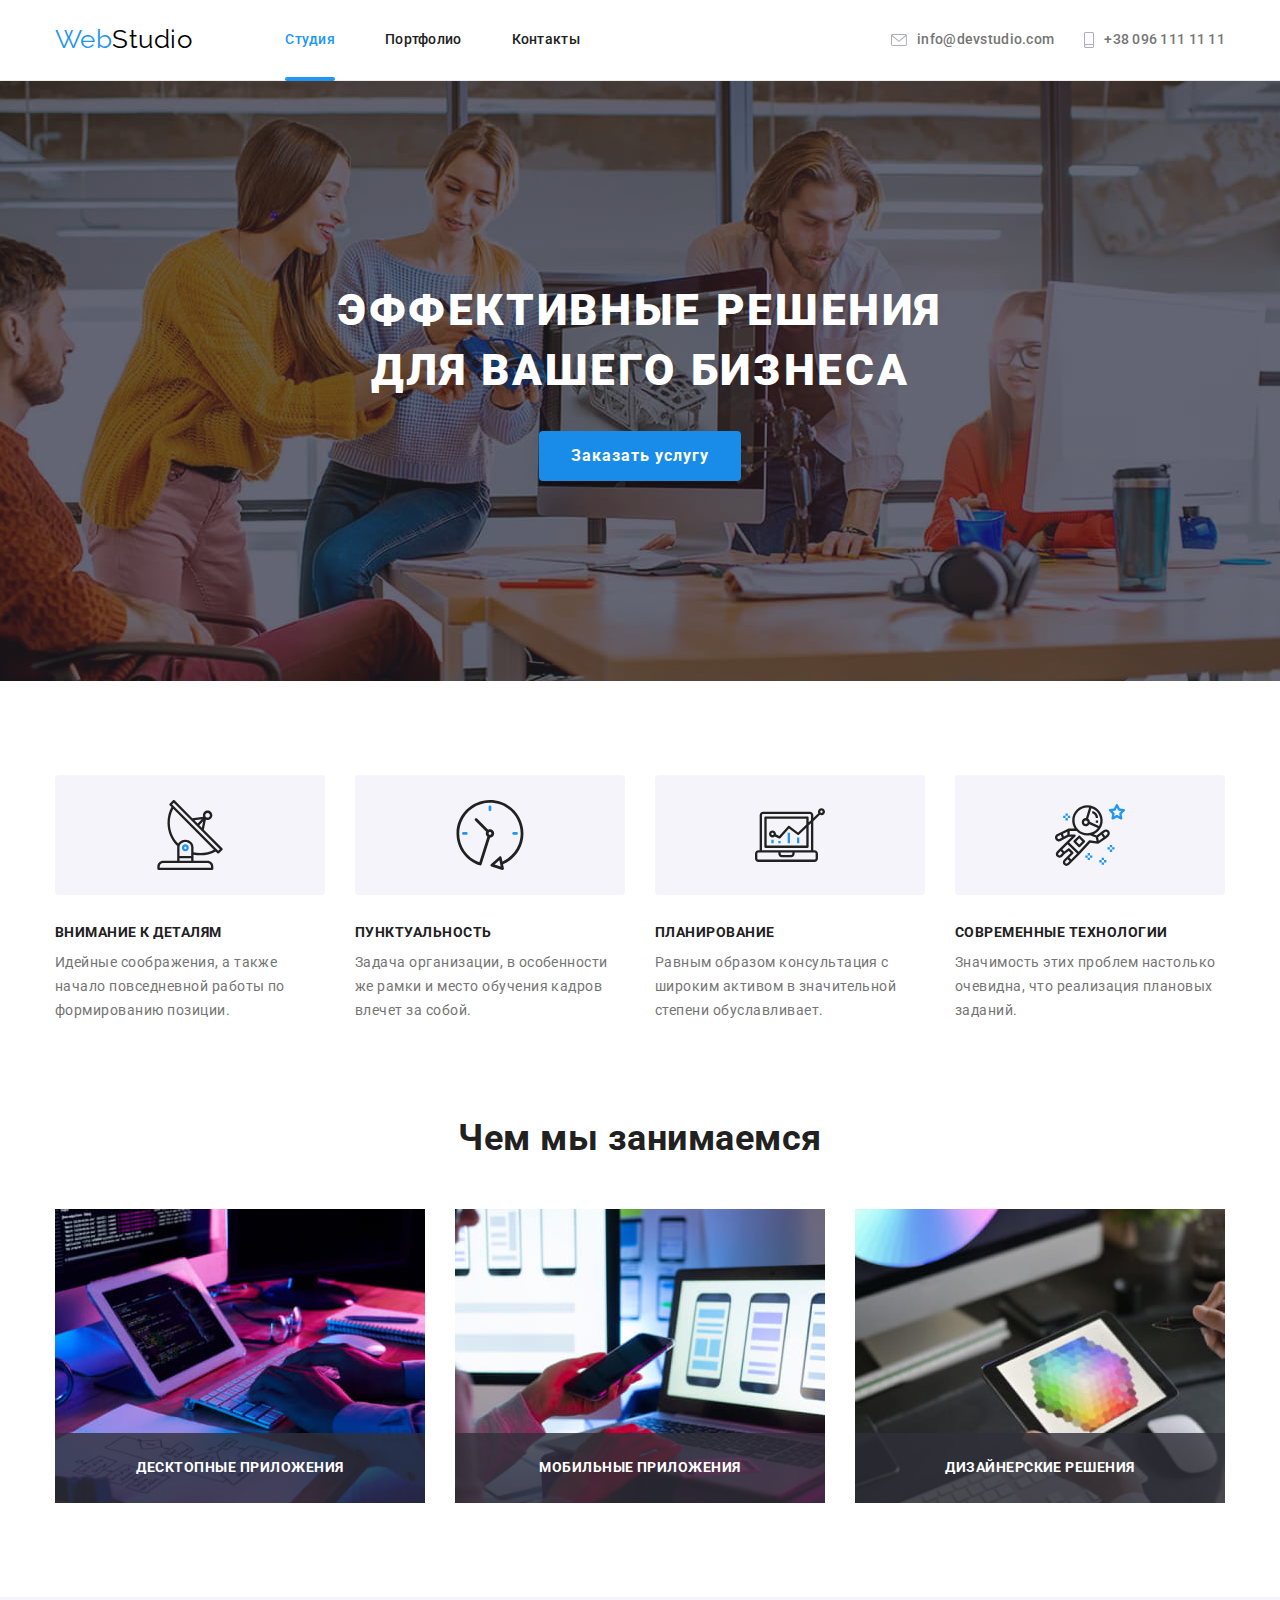
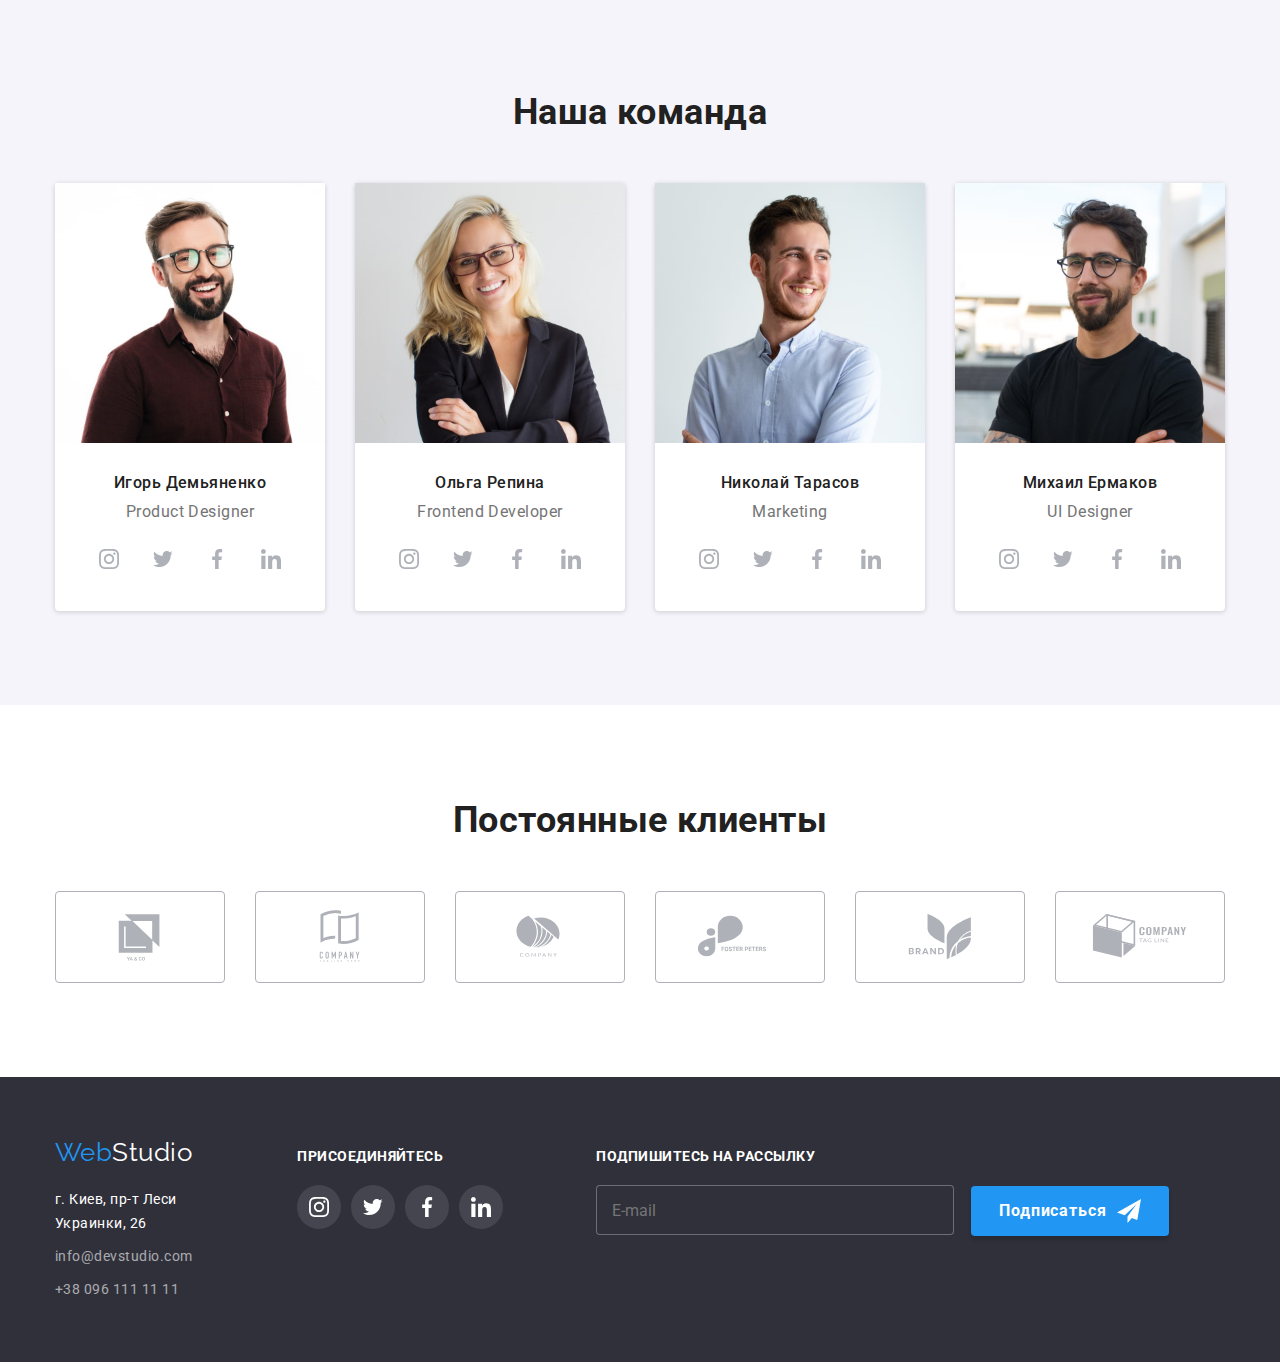
==== index.html @ c9d39c4e "Initial commit" ====
<!DOCTYPE html>
<html lang="ru">
  <head>
    <meta charset="UTF-8" />
    <meta http-equiv="X-UA-Compatible" content="IE=edge" />
    <meta name="viewport" content="width=device-width, initial-scale=1.0" />
    <title>Main page</title>
    <link
      rel="stylesheet"
      href="https://cdnjs.cloudflare.com/ajax/libs/modern-normalize/1.0.0/modern-normalize.min.css"
    />
    <link
      href="https://fonts.googleapis.com/css2?family=Raleway:wght@700&family=Roboto:wght@400;500;700;900&display=swap"
      rel="stylesheet"
    />
    <link rel="stylesheet" href="./css/styles.css" />
  </head>
  <body>
    <!-- Верхняя линия -->
    <header class="page-header">
      <div class="container nav">
        <a class="logo" href="./index.html"><span class="web">Web</span>Studio</a>
        <nav class="site-nav">
          <ul class="site-nav-list list">
            <li class="nav-item"><a class="nav-link current" href="">Студия</a></li>
            <li class="nav-item">
              <a class="nav-link" href="./portfolio.html" target="_self">Портфолио</a>
            </li>
            <li class="nav-item"><a class="nav-link" href="">Контакты</a></li>
          </ul>
        </nav>

        <ul class="contact list">
          <li class="contact-item">
            <a class="contact-link" href="mailto:info@devstudio.com">
              <svg class="contact-icon" width="16" height="12">
                <use href="./images/symbol-defs.svg#icon-envelope"></use>
              </svg>
              info@devstudio.com</a
            >
          </li>
          <li class="contact-item">
            <a class="contact-link" href="tel:+380961111111">
              <svg class="contact-icon" width="10" height="16">
                <use href="./images/symbol-defs.svg#icon-smartphone"></use>
              </svg>
              +38 096 111 11 11</a
            >
          </li>
        </ul>
      </div>
    </header>

    <main>
      <!-- Шапка -->
      <section class="section hero">
        <h1 class="headline">
          Эффективные решения <br />
          для вашего бизнеса
        </h1>
        <button class="button" type="button" data-modal-open>Заказать услугу</button>
      </section>
      <!-- Особенности -->
      <section class="section">
        <div class="container">
          <h2 class="hidden">Особенности</h2>
          <ul class="specifics-list list">
            <li class="specifics-item">
              <div class="thumb">
                <svg class="specifics-icon" width="70" height="70">
                  <use href="./images/symbol-defs.svg#icon-antenna"></use>
                </svg>
              </div>
              <h3 class="specifics-title">Внимание к деталям</h3>
              <p class="specifics-desc">
                Идейные соображения, а также начало повседневной работы по формированию позиции.
              </p>
            </li>
            <li class="specifics-item">
              <div class="thumb">
                <svg class="specifics-icon" width="70" height="70">
                  <use href="./images/symbol-defs.svg#icon-clock"></use>
                </svg>
              </div>
              <h3 class="specifics-title">Пунктуальность</h3>
              <p class="specifics-desc">
                Задача организации, в особенности же рамки и место обучения кадров влечет за собой.
              </p>
            </li>
            <li class="specifics-item">
              <div class="thumb">
                <svg class="specifics-icon" width="70" height="70">
                  <use href="./images/symbol-defs.svg#icon-diagram"></use>
                </svg>
              </div>
              <h3 class="specifics-title">Планирование</h3>
              <p class="specifics-desc">
                Равным образом консультация с широким активом в значительной степени обуславливает.
              </p>
            </li>
            <li class="specifics-item">
              <div class="thumb">
                <svg class="specifics-icon" width="70" height="70">
                  <use href="./images/symbol-defs.svg#icon-astronaut"></use>
                </svg>
              </div>
              <h3 class="specifics-title">Современные технологии</h3>
              <p class="specifics-desc">
                Значимость этих проблем настолько очевидна, что реализация плановых заданий.
              </p>
            </li>
          </ul>
        </div>
      </section>
      <!-- Чем мы занимаемся -->
      <section class="section subject">
        <div class="container">
          <h2 class="subject-title">Чем мы занимаемся</h2>
          <ul class="subject-list list">
            <li class="subject-list-item">
              <img
                class="subject-pic"
                src="./images/img1.jpg"
                alt="программист набирает текст на клавиатуре"
                width="370"
              />
              <p class="subject-label">Десктопные приложения</p>
            </li>
            <li class="subject-list-item">
              <img
                class="subject-pic"
                src="./images/img2.jpg"
                alt="программист сравнивает макет на смартфоне и ноутбуке"
                width="370"
              />
              <p class="subject-label">Мобильные приложения</p>
            </li>
            <li class="subject-list-item">
              <img
                class="subject-pic"
                src="./images/img3.jpg"
                alt="дизайнер работает с палитрой на планшете"
                width="370"
              />
              <p class="subject-label">Дизайнерские решения</p>
            </li>
          </ul>
        </div>
      </section>
      <!-- Наша команда -->
      <section class="section team">
        <div class="container">
          <h2 class="team-title">Наша команда</h2>
          <ul class="team-list list">
            <li class="team-item">
              <img class="team-pic" src="./images/photo2.jpg" alt="Игорь Демьяненко" width="270" />
              <div class="team-info">
                <h3 class="team-name">Игорь Демьяненко</h3>
                <p class="team-desc">Product Designer</p>
                <ul class="team-social list">
                  <li class="team-social-item">
                    <a class="team-social-link" href="">
                      <svg class="social-icon" width="20" height="20">
                        <use href="./images/symbol-defs.svg#icon-instagram"></use>
                      </svg>
                    </a>
                  </li>
                  <li class="team-social-item">
                    <a class="team-social-link" href="">
                      <svg class="social-icon" width="20" height="20">
                        <use href="./images/symbol-defs.svg#icon-twitter"></use>
                      </svg>
                    </a>
                  </li>
                  <li class="team-social-item">
                    <a class="team-social-link" href="">
                      <svg class="social-icon" width="20" height="20">
                        <use href="./images/symbol-defs.svg#icon-facebook"></use>
                      </svg>
                    </a>
                  </li>
                  <li class="team-social-item">
                    <a class="team-social-link" href="">
                      <svg class="social-icon" width="20" height="20">
                        <use href="./images/symbol-defs.svg#icon-linkedin"></use>
                      </svg>
                    </a>
                  </li>
                </ul>
              </div>
            </li>
            <li class="team-item">
              <img class="team-pic" src="./images/photo1.jpg" alt="Ольга Репина" width="270" />
              <div class="team-info">
                <h3 class="team-name">Ольга Репина</h3>
                <p class="team-desc">Frontend Developer</p>
                <ul class="team-social list">
                  <li class="team-social-item">
                    <a class="team-social-link" href="">
                      <svg class="social-icon" width="20" height="20">
                        <use href="./images/symbol-defs.svg#icon-instagram"></use>
                      </svg>
                    </a>
                  </li>
                  <li class="team-social-item">
                    <a class="team-social-link" href="">
                      <svg class="social-icon" width="20" height="20">
                        <use href="./images/symbol-defs.svg#icon-twitter"></use>
                      </svg>
                    </a>
                  </li>
                  <li class="team-social-item">
                    <a class="team-social-link" href="">
                      <svg class="social-icon" width="20" height="20">
                        <use href="./images/symbol-defs.svg#icon-facebook"></use>
                      </svg>
                    </a>
                  </li>
                  <li class="team-social-item">
                    <a class="team-social-link" href="">
                      <svg class="social-icon" width="20" height="20">
                        <use href="./images/symbol-defs.svg#icon-linkedin"></use>
                      </svg>
                    </a>
                  </li>
                </ul>
              </div>
            </li>
            <li class="team-item">
              <img class="team-pic" src="./images/photo3.jpg" alt="Николай Тарасов" width="270" />
              <div class="team-info">
                <h3 class="team-name">Николай Тарасов</h3>
                <p class="team-desc">Marketing</p>
                <ul class="team-social list">
                  <li class="team-social-item">
                    <a class="team-social-link" href="">
                      <svg class="social-icon" width="20" height="20">
                        <use href="./images/symbol-defs.svg#icon-instagram"></use>
                      </svg>
                    </a>
                  </li>
                  <li class="team-social-item">
                    <a class="team-social-link" href="">
                      <svg class="social-icon" width="20" height="20">
                        <use href="./images/symbol-defs.svg#icon-twitter"></use>
                      </svg>
                    </a>
                  </li>
                  <li class="team-social-item">
                    <a class="team-social-link" href="">
                      <svg class="social-icon" width="20" height="20">
                        <use href="./images/symbol-defs.svg#icon-facebook"></use>
                      </svg>
                    </a>
                  </li>
                  <li class="team-social-item">
                    <a class="team-social-link" href="">
                      <svg class="social-icon" width="20" height="20">
                        <use href="./images/symbol-defs.svg#icon-linkedin"></use>
                      </svg>
                    </a>
                  </li>
                </ul>
              </div>
            </li>
            <li class="team-item">
              <img class="team-pic" src="./images/photo4.jpg" alt="Михаил Ермаков" width="270" />
              <div class="team-info">
                <h3 class="team-name">Михаил Ермаков</h3>
                <p class="team-desc">UI Designer</p>
                <ul class="team-social list">
                  <li class="team-social-item">
                    <a class="team-social-link" href="">
                      <svg class="social-icon" width="20" height="20">
                        <use href="./images/symbol-defs.svg#icon-instagram"></use>
                      </svg>
                    </a>
                  </li>
                  <li class="team-social-item">
                    <a class="team-social-link" href="">
                      <svg class="social-icon" width="20" height="20">
                        <use href="./images/symbol-defs.svg#icon-twitter"></use>
                      </svg>
                    </a>
                  </li>
                  <li class="team-social-item">
                    <a class="team-social-link" href="">
                      <svg class="social-icon" width="20" height="20">
                        <use href="./images/symbol-defs.svg#icon-facebook"></use>
                      </svg>
                    </a>
                  </li>
                  <li class="team-social-item">
                    <a class="team-social-link" href="">
                      <svg class="social-icon" width="20" height="20">
                        <use href="./images/symbol-defs.svg#icon-linkedin"></use>
                      </svg>
                    </a>
                  </li>
                </ul>
              </div>
            </li>
          </ul>
        </div>
      </section>
      <!-- Постоянные клиенты -->
      <section class="section">
        <div class="container">
          <h2 class="client-title">Постоянные клиенты</h2>
          <ul class="client-list list">
            <li class="cliets-item">
              <a class="client-link" href="">
                <svg class="client-icon" width="106" height="60">
                  <use href="./images/symbol-defs.svg#icon-client1"></use>
                </svg>
              </a>
            </li>
            <li class="cliets-item">
              <a class="client-link" href="">
                <svg class="client-icon" width="106" height="60">
                  <use href="./images/symbol-defs.svg#icon-client2"></use>
                </svg>
              </a>
            </li>
            <li class="cliets-item">
              <a class="client-link" href="">
                <svg class="client-icon" width="106" height="60">
                  <use href="./images/symbol-defs.svg#icon-client3"></use>
                </svg>
              </a>
            </li>
            <li class="cliets-item">
              <a class="client-link" href="">
                <svg class="client-icon" width="106" height="60">
                  <use href="./images/symbol-defs.svg#icon-client4"></use>
                </svg>
              </a>
            </li>
            <li class="cliets-item">
              <a class="client-link" href="">
                <svg class="client-icon" width="106" height="60">
                  <use href="./images/symbol-defs.svg#icon-client5"></use>
                </svg>
              </a>
            </li>
            <li class="cliets-item">
              <a class="client-link" href="">
                <svg class="client-icon" width="106" height="60">
                  <use href="./images/symbol-defs.svg#icon-client6"></use>
                </svg>
              </a>
            </li>
          </ul>
        </div>
      </section>
    </main>
    <!-- Подвал -->
    <footer class="footer">
      <div class="container">
        <div>
          <a class="logo" href="/index.html"><span class="web">Web</span>Studio</a>
          <address class="adress">
            <ul class="adress-list list">
              <li class="location">
                <a class="adress-link" href="">г. Киев, пр-т Леси Украинки, 26</a>
              </li>
              <li class="mail">
                <a class="contact-link" href="mailto:info@devstudio.com">info@devstudio.com</a>
              </li>
              <li class="phone">
                <a class="contact-link" href="tel:+380961111111">+38 096 111 11 11</a>
              </li>
            </ul>
          </address>
        </div>
        <div class="social">
          <h3 class="social-title">Присоединяйтесь</h3>
          <ul class="social-list list">
            <li class="social-item">
              <a class="social-link" href="">
                <svg class="social-icon" width="20" height="20">
                  <use href="./images/symbol-defs.svg#icon-instagram"></use>
                </svg>
              </a>
            </li>
            <li class="social-item">
              <a class="social-link" href="">
                <svg class="social-icon" width="20" height="20">
                  <use href="./images/symbol-defs.svg#icon-twitter"></use>
                </svg>
              </a>
            </li>
            <li class="social-item">
              <a class="social-link" href="">
                <svg class="social-icon" width="20" height="20">
                  <use href="./images/symbol-defs.svg#icon-facebook"></use>
                </svg>
              </a>
            </li>
            <li class="social-item">
              <a class="social-link" href="">
                <svg class="social-icon" width="20" height="20">
                  <use href="./images/symbol-defs.svg#icon-linkedin"></use>
                </svg>
              </a>
            </li>
          </ul>
        </div>
        <div class="signup">
          <b class="signup-title">Подпишитесь на рассылку</b>
          <form class="signup-form">
            <label class="input-label">
              <span class="signup-label hidden">Ваш e-mail</span>
              <input type="email" name="email" placeholder="E-mail" class="signup-input" required />
            </label>
            <button type="submit" class="signup-button">
              Подписаться
              <svg width="24" height="24" class="signup-icon">
                <use href="./images/symbol-defs.svg#icon-icon-send"></use>
              </svg>
            </button>
          </form>
        </div>
      </div>
    </footer>
    <!-- Модальное окно -->
    <div class="backdrop is-hidden" data-modal>
      <div class="modal">
        <button class="modal-button" type="button" data-modal-close>
          <svg class="modal-button-icon" width="18" height="18">
            <use href="./images/symbol-defs.svg#icon-close-black"></use>
          </svg>
        </button>
        <div class="feedback">
          <b class="feedback-title">Оставьте свои данные, мы вам перезвоним</b>
          <form class="feedback-form">
            <label class="form-field">
              <span class="feedback-label">Имя</span>
              <input type="text" name="user-name" class="feedback-input" autofocus />
              <svg class="form-field-icon" width="18" height="18">
                <use href="./images/symbol-defs.svg#icon-person"></use>
              </svg>
            </label>
            <label class="form-field">
              <span class="feedback-label">Телефон</span>
              <input type="tel" name="user-tel" class="feedback-input" required />
              <svg class="form-field-icon" width="18" height="18">
                <use href="./images/symbol-defs.svg#icon-phone-black"></use>
              </svg>
            </label>
            <label class="form-field">
              <span class="feedback-label">Почта</span>
              <input type="email" name="user-mail" class="feedback-input" required />
              <svg class="form-field-icon" width="18" height="18">
                <use href="./images/symbol-defs.svg#icon-email-black"></use>
              </svg>
            </label>
            <label class="comment-field">
              <span class="feedback-label">Комментарий</span>
              <textarea
                name="user-comment"
                placeholder="Введите текст"
                class="feedback-text"
              ></textarea>
            </label>
            <label class="policy-field">
              <input class="checkbox" type="checkbox" />
              <span class="icon-wrap">
                <svg class="check-icon" width="16" height="15">
                  <use href="./images/symbol-defs.svg#icon-check"></use>
                </svg>
              </span>
              <span class="policy-label"
                >Соглашаюсь с рассылкой и принимаю <a href="">Условия договора</a></span
              >
            </label>
            <button type="submit" class="feedback-submit">Отправить</button>
          </form>
        </div>
      </div>
    </div>
    <script src="./js/modal.js"></script>
  </body>
</html>
---- css/styles.css ----
:root {
  --accent-color: #2196f3;
  --primery-tect-color: #757575;
  --title-text-color: #212121;
  --totall-white: #ffffff;
  --tatall-black: #000000;
  --background-color: #2f303a;
  --light-background: #f5f4fa;
  --project-border: #EEEEEE;
  --icon-color: #AFB1B8;
  --button-hover: #188ce8;
}

body {
  background-color: var(--totall-white);
  color: var(--primery-tect-color);
  font-family: Roboto, sans-serif;
  letter-spacing: 0.03em;
}

/* Утилиты */

h1,
h2,
h3,
h4 {
  margin: 0;
}


p {
  margin: 0;
}

ul {
  margin: 0;
  padding: 0;
}

.list {
  list-style: none;
}

.section {
  padding: 94px 0;
}

.container {
  position: relative;
  width: 1200px;
  margin-right: auto;
  margin-left: auto;
  padding-right: 15px;
  padding-left: 15px;
}

/* header */

.page-header {
  border-bottom: 1px solid #ECECEC;
}

.logo {
  color: var(--tatall-black);
  font-family: Raleway, sans-serif;
  font-size: 26px;
  line-height: 1.2;
  text-decoration: none;
}

.web {
  color: var(--accent-color);
}

/* site-nav */

.nav {
  display: flex;
  align-items: center;
}

.site-nav-list {
  display: flex;
  margin-left: 93px;
}

.nav-item:not(:last-child) {
  margin-right: 50px;
}

.nav-link {
  position: relative;
  display: flex;
  padding-top: 32px;
  padding-bottom: 32px;

  color: var(--title-text-color);
  font-weight: 500;
  font-size: 14px;
  line-height: 1.14;
  letter-spacing: 0.02em;
  text-decoration: none;
  transition: color 250ms cubic-bezier(0.4, 0, 0.2, 1);
}

.current::after {
  display: inline-block;
  content: "";
  position: absolute;
  bottom: -1px;
  width: 100%;
  height: 4px;
  border-radius: 2px;
  background-color: var(--accent-color);
}

.nav-link:hover,
.nav-link:focus,
.nav-link.current,
.adress-link:hover,
.adress-link:focus,
.contact-link:hover,
.contact-link:focus {
  color: var(--accent-color);
}

.contact {
  display: flex;
  margin-left: auto;
}

.contact-item:not(:last-child) {
  margin-right: 30px;
}

.contact .contact-link {
  display: flex;
  align-items: center;
  padding: 32px 0;
  color: var(--primery-tect-color);
  font-weight: 500;
  font-size: 14px;
  line-height: 1.14;
  letter-spacing: 0.02em;

  text-decoration: none;
  transition: color 250ms cubic-bezier(0.4, 0, 0.2, 1)
}

.contact-icon {
  margin-right: 10px;
  fill: var(--icon-color);
  transition: fill 250ms cubic-bezier(0.4, 0, 0.2, 1)
}

.contact-link:hover,
.contact-link:focus {
  color: var(--accent-color);
}

.contact-link:hover .contact-icon,
.contact-link:focus .contact-icon {
  fill: var(--accent-color);
}

/* шапка */

.hero {
  max-width: 1600px;
  width: 100%;
  height: 600px;
  padding-top: 200px;
  margin-left: auto;
  margin-right: auto;
  background-color: #C4C4C4;
  text-align: center;
  background-image: linear-gradient(rgba(47, 48, 58, 0.4),
      rgba(47, 48, 58, 0.4)),
    url("../images/hero.jpg");
  background-position: center;
  background-size: cover;
  background-repeat: no-repeat;
}

.hero .headline {
  margin-bottom: 30px;

  color: var(--totall-white);
  font-weight: 900;
  font-size: 44px;
  line-height: 1.36;
  letter-spacing: 0.06em;
  text-transform: uppercase;
}

.hero .button {
  min-width: 200px;
  height: 50px;
  padding: 10px 32px;
  border: none;
  border-radius: 4px;

  color: var(--totall-white);
  background-color: var(--button-hover);
  box-shadow: 0px 4px 4px rgba(0, 0, 0, 0.15);
  font-family: inherit;
  font-weight: 700;
  font-size: 16px;
  line-height: 1.88;
  text-align: center;
  letter-spacing: 0.06em;

  cursor: pointer;

  transition: color 250ms cubic-bezier(0.4, 0, 0.2, 1),
    background-color 250ms cubic-bezier(0.4, 0, 0.2, 1);
}

.section .button:hover,
.section .button:focus {
  color: var(--totall-white);
  background-color: var(--accent-color);
}

/* особенности */

.hidden {
  position: absolute;
  white-space: nowrap;
  width: 1px;
  height: 1px;
  overflow: hidden;
  border: 0;
  padding: 0;
  clip: rect(0 0 0 0);
  clip-path: inset(50%);
  margin: -1px;
}

.specifics-list {
  display: flex;
}

.specifics-item {
  margin-right: 30px;
  width: calc((100% - 90px) / 4);
}

.specifics-item:last-child {
  margin-right: 0;
}

.thumb {
  display: flex;
  justify-content: center;
  align-items: center;
  margin-bottom: 30px;
  width: 270px;
  height: 120px;

  border-radius: 4px;
  background-color: var(--light-background);
}

.specifics-title,
.social-title {
  margin-bottom: 10px;

  color: var(--title-text-color);
  font-size: 14px;
  line-height: 1.14;
  text-transform: uppercase;
}

.specifics-desc {
  font-size: 14px;
  line-height: 1.71;
}

/* чем мы занимаемся */

.section.subject {
  padding-top: 0;
}

.subject-list {
  display: flex;
  justify-content: space-between;
}

.subject-list-item {
  display: flex;
  position: relative;
}

.subject-title,
.team-title,
.client-title {
  margin-bottom: 50px;

  color: var(--title-text-color);
  font-size: 36px;
  line-height: 1.17;
  text-align: center;
}

.subject-label {
  display: inline-block;
  position: absolute;
  left: 0;
  bottom: 0;
  width: 100%;
  padding-top: 27px;
  padding-bottom: 27px;

  color: var(--totall-white);
  font-weight: 700;
  font-size: 14px;
  line-height: 1.14;
  text-align: center;
  text-transform: uppercase;
  background-color: rgba(47, 48, 58, 0.8);
}

/* наша команда */

.section.team {
  background-color: var(--light-background);
}

.team-list {
  display: flex;
}

.team-item {
  width: calc((100% - 90px) / 4);
  margin-right: 30px;
  background-color: var(--totall-white);
  box-shadow: 0px 2px 2px 1px #00000033;
  box-shadow: 0px 1px 2px 1px #00000024;
  box-shadow: 0px 1px 4px 1px #0000001F;
  border-radius: 4px;
}

.team-item:last-child {
  margin-right: 0;
}

.team-pic,
.project-img {
  display: block;
}

.team-info {
  padding: 30px 32px;
}

.team-name {
  margin-bottom: 10px;

  color: var(--title-text-color);
  font-weight: 500;
  font-size: 16px;
  line-height: 1.19;
  text-align: center;
}

.team-desc {
  font-size: 16px;
  line-height: 1.19;
  text-align: center;
  margin-bottom: 16px;
}

.team-social {
  display: flex;
}

.team-social-item:not(:last-child) {
  margin-right: 10px;
}

.team-social-link {
  display: inline-block;
  padding: 12px;
  width: 44px;
  height: 44px;

  border-radius: 50%;
  background-color: inherit;
  transition: background-color 250ms cubic-bezier(0.4, 0, 0.2, 1);
}

.team-social .social-icon {
  fill: var(--icon-color);
  transition: fill 250ms cubic-bezier(0.4, 0, 0.2, 1)
}

.team-social-link:hover,
.team-social-link:focus {
  background-color: var(--accent-color);
}

.team-social-link:hover .social-icon,
.team-social-link:focus .social-icon {
  fill: var(--totall-white);
}


/* Постоянные клиенты */

.client-list {
  display: flex;
  justify-content: space-between;
}

.client-link {
  display: flex;
  align-items: center;
  justify-content: center;

  width: 170px;
  height: 92px;

  border: 1px solid var(--icon-color);
  border-radius: 4px;
  transition: border 250ms cubic-bezier(0.4, 0, 0.2, 1);
}

.client-icon {
  fill: var(--icon-color);
  transition: fill 250ms cubic-bezier(0.4, 0, 0.2, 1);
}

.client-link:hover,
.client-link:focus {
  border-color: var(--accent-color);
}

.client-link:hover .client-icon,
.client-link:focus .client-icon {
  fill: var(--accent-color);
}

/* подвал */

.footer {
  padding-top: 60px;
  padding-bottom: 60px;
  background-color: var(--background-color);
}

.footer .container {
  display: flex;
  align-items: baseline;
}

.footer .adress-list {
  margin-top: 20px;
}

.adress-list .mail {
  margin-top: 9px;
  margin-bottom: 9px;
}

.footer .logo {
  color: var(--totall-white);
}

.adress .adress-link {
  color: var(--totall-white);
  text-decoration: none;
}

.adress .contact-link {
  color: rgba(255, 255, 255, 0.6);
  text-decoration: none;
}

.footer .adress {
  font-style: normal;
  font-size: 14px;
  line-height: 1.71;
}

.social {
  margin-left: 70px;
  margin-right: 93px;
}

.social-title,
.signup-title {
  margin-bottom: 20px;
  font-size: 14px;
  font-weight: 700;
  line-height: 1.14;
  text-transform: uppercase;
  color: var(--totall-white);
}

.social-list {
  display: flex;
}

.social-item:not(:last-child) {
  margin-right: 10px;
}

.social-link {
  display: inline-block;
  padding: 12px;
  width: 44px;
  height: 44px;

  border-radius: 50%;
  background-color: rgba(255, 255, 255, 0.1);
  transition: background-color 250ms cubic-bezier(0.4, 0, 0.2, 1);
}

.social-icon {
  fill: var(--totall-white);
}

.social-link:hover,
.social-link:focus {
  background-color: var(--accent-color);
}

/* Подписывайтесь */

.signup {
  display: flex;
  flex-wrap: wrap;
  margin-right: auto;
}

.signup-input {
  display: inline-block;
  height: 50px;
  width: 358px;
  padding: 15px;
  margin-right: 12px;
  border: 1px solid rgba(255, 255, 255, 0.3);
  border-radius: 4px;
  background-color: var(--background-color);
  color: var(--totall-white);
}

.signup-button {
  display: inline-flex;
  justify-content: center;
  align-items: center;

  padding: 10px 28px;
  height: 50px;

  font-family: 'Roboto';
  font-style: normal;
  font-weight: 700;
  font-size: 16px;
  line-height: 1.88;
  letter-spacing: 0.06em;
  color: var(--totall-white);

  box-shadow: 0px 4px 4px rgba(0, 0, 0, 0.15);
  border: none;
  border-radius: 4px;
  cursor: pointer;
  background-color: var(--accent-color);
  transition: background-color 250ms cubic-bezier(0.4, 0, 0.2, 1);
}

.signup-button:hover {
  background-color: var(--button-hover);
}

.signup-icon {
  margin-left: 10px;
  fill: var(--totall-white);
}

/* !!Модальное окно!! */

.backdrop {
  position: fixed;
  top: 0;
  left: 0;
  width: 100vw;
  height: 100vh;
  background-color: rgba(0, 0, 0, 0.2);
  opacity: 1;
  visibility: visible;
  transition: opacity 250ms cubic-bezier(0.4, 0, 0.2, 1),
    visibility 250ms cubic-bezier(0.4, 0, 0.2, 1);
}


.backdrop.is-hidden {
  opacity: 0;
  pointer-events: none;
  visibility: hidden;
}

.backdrop.is-hidden .modal {
  transform: translate(-50%, -50%) scale(1.1);
}


.modal {
  position: absolute;
  top: 50%;
  left: 50%;
  transform: translate(-50%, -50%) scale(1);

  width: 528px;
  padding: 40px;
  border-radius: 4px;
  background-color: var(--totall-white);
  box-shadow: 0px 1px 3px rgba(0, 0, 0, 0.12),
    0px 1px 1px rgba(0, 0, 0, 0.14),
    0px 2px 1px rgba(0, 0, 0, 0.2);

  transition: transform 250ms cubic-bezier(0.4, 0, 0.2, 1);
}

.modal-button {
  display: flex;
  position: absolute;
  top: 8px;
  right: 8px;

  min-width: 30px;
  min-height: 30px;
  padding: 6px;

  border: 1px solid rgba(0, 0, 0, 0.1);
  border-radius: 50%;
  background-color: var(--totall-white);
  cursor: pointer;
}

.modal-button-icon {
  fill: currentColor;
  transition: fill 250ms cubic-bezier(0.4, 0, 0.2, 1);
}

.modal-button:hover .modal-button-icon {
  fill: var(--accent-color);
}

/* Форма feedback */

.feedback {
  display: flex;
  flex-direction: column;
  width: 100%;
  margin: 0 auto;
}

.feedback-form {
  display: flex;
  flex-direction: column;
}

.feedback-title {
  display: block;
  margin-bottom: 12px;
  font-family: inherit;
  font-style: normal;
  font-weight: 700;
  font-size: 20px;
  line-height: 1.15;
  letter-spacing: 0.03em;
  color: var(--title-text-color);
}

.form-field,
.comment-field {
  position: relative;
  display: flex;
  flex-direction: column;
  margin-bottom: 10px;
}

.form-field-icon {
  position: absolute;
  left: 12px;
  bottom: 11px;
  fill: var(--tatall-black);
  transition: fill 250ms cubic-bezier(0.4, 0, 0.2, 1);
}

.feedback-input:hover+.form-field-icon,
.feedback-input:focus+.form-field-icon {
  fill: var(--accent-color);
}

.feedback-label {
  margin-bottom: 4px;
  font-style: normal;
  font-weight: 400;
  font-size: 12px;
  line-height: 1.16;
  letter-spacing: 0.01em;
}

.feedback-input {
  margin: 0;
  padding: 11px 11px 11px 40px;
  height: 40px;
  border: 1px solid rgba(33, 33, 33, 0.2);
  border-radius: 4px;
  outline: transparent;
  transition: border-color 250ms cubic-bezier(0.4, 0, 0.2, 1);
}

.feedback-input:hover,
.feedback-input:focus {
  border-color: var(--accent-color);
}

.feedback-text {
  width: 100%;
  height: 120px;
  padding: 12px 16px;
  border: 1px solid rgba(33, 33, 33, 0.2);
  outline: transparent;
  border-radius: 4px;
  transition: border-color 250ms cubic-bezier(0.4, 0, 0.2, 1);
}

.feedback-text:hover,
.feedback-text:focus {
  border-color: var(--accent-color);
}

.feedback-text::placeholder {
  font-size: 14px;
  line-height: 1.14;
  letter-spacing: 0.01em;
  color: rgba(117, 117, 117, 0.5);
}

textarea {
  resize: none;
}

.policy-field {
  align-items: center;
  display: flex;
  margin: auto;
  margin-bottom: 30px;
}

.policy-label {
  font-style: normal;
  font-weight: 400;
  font-size: 14px;
  line-height: 1.71;
}

.policy-label>a {
  text-decoration: underline;
  color: var(--accent-color);
}

.checkbox {
  width: 1px;
  height: 1px;
  margin: -1px;
  border: 0;
  padding: 0;

  white-space: nowrap;
  clip-path: inset(100%);
  clip: rect(0 0 0 0);
  overflow: hidden;
}


.icon-wrap {
  display: inline-flex;
  align-items: center;
  justify-content: center;
  margin-right: 8px;
  width: 14px;
  height: 13px;
  border: 2px solid #000000;
  border-radius: 2px;
}

.checkbox:checked+.icon-wrap {
  border-color: transparent;
}

.check-icon {
  opacity: 0;
  transform: scale(1);
  transition: opacity 250ms cubic-bezier(0.4, 0, 0.2, 1),
    transform 250ms cubic-bezier(0.4, 0, 0.2, 1);
}

.checkbox:checked+.icon-wrap>.check-icon {
  opacity: 1;
  transform: scale(1.4);
}

.feedback-submit {
  display: block;
  margin: auto;
  padding: 10px 55px;

  box-shadow: 0px 4px 4px rgba(0, 0, 0, 0.15);
  border: none;
  border-radius: 4px;
  font-family: inherit;
  font-style: normal;
  font-weight: 700;
  font-size: 16px;
  line-height: 1.88;
  letter-spacing: 0.06em;

  color: var(--totall-white);
  background-color: var(--accent-color);
  transition: background-color 250ms cubic-bezier(0.4, 0, 0.2, 1);

  cursor: pointer;
}

.feedback-submit:hover {
  background-color: var(--button-hover);
}

/* !!страница портфолио!! */


/* button */

.filter {
  display: flex;
  justify-content: center;
  margin-bottom: 50px;
}

.filter .button {
  padding: 6px 22px;

  border: none;
  border-radius: 4px;
  font-family: inherit;
  font-weight: 500;
  font-size: 16px;
  line-height: 1.62;
  text-align: center;
  letter-spacing: inherit;
  cursor: pointer;

  color: var(--title-text-color);
  background-color: var(--light-background);
  box-shadow: none;
  transition: color 250ms cubic-bezier(0.4, 0, 0.2, 1),
    background-color 250ms cubic-bezier(0.4, 0, 0.2, 1),
    box-shadow 250ms cubic-bezier(0.4, 0, 0.2, 1);
}

.filter .filter-item:not(:last-child) {
  margin-right: 8px;
}

.filter .button:hover,
.filter .button:focus {
  color: var(--totall-white);
  background-color: var(--accent-color);
  box-shadow: 0px 3px 1px rgba(0, 0, 0, 0.1),
    0px 1px 2px rgba(0, 0, 0, 0.08),
    0px 2px 2px rgba(0, 0, 0, 0.12);
}

/* Проекты */

.project {
  display: flex;
  flex-wrap: wrap;
}

.project .project-item {
  width: calc((100% - 60px) / 3);
  margin-right: 30px;
  margin-bottom: 30px;
  box-shadow: none;
  transition: box-shadow 250ms cubic-bezier(0.4, 0, 0.2, 1);
}

.project .project-item:nth-child(3n) {
  margin-right: 0px;
}

.project .project-item:nth-last-child(-n + 3) {
  margin-bottom: 0px;
}

.project-item:hover,
.project-item:focus {
  box-shadow: 0px 1px 1px rgba(0, 0, 0, 0.12),
    0px 4px 4px rgba(0, 0, 0, 0.06),
    1px 4px 6px rgba(0, 0, 0, 0.16);
}

.overlay {
  display: inline-block;
  position: absolute;
  top: 0;
  left: 0;
  width: 100%;
  height: 100%;
  padding: 63px 24px;

  color: var(--totall-white);
  font-size: 18px;
  font-weight: 400;
  line-height: 1.55;
  text-align: left;

  background-color: rgba(33, 150, 243, 0.9);

  transform: translateY(100%);
  transition: transform 250ms cubic-bezier(0.4, 0, 0.2, 1);
}

.img-thumb {
  position: relative;
  overflow: hidden;
}

.project-link:hover .overlay,
.project-link:focus .overlay {
  transform: translateY(0);
}

.project-info {
  padding: 20px 24px;

  border-right: 1px solid var(--project-border);
  border-left: 1px solid var(--project-border);
  border-bottom: 1px solid var(--project-border);
}

.project .project-title {
  margin-bottom: 4px;

  color: var(--title-text-color);
  font-weight: 700;
  font-size: 18px;
  line-height: 2;
  letter-spacing: 0.06em;
}

.project .project-desc {
  color: var(--primery-tect-color);
  font-size: 16px;
  line-height: 1.88;

}

.project .project-link {
  text-decoration: none;
}
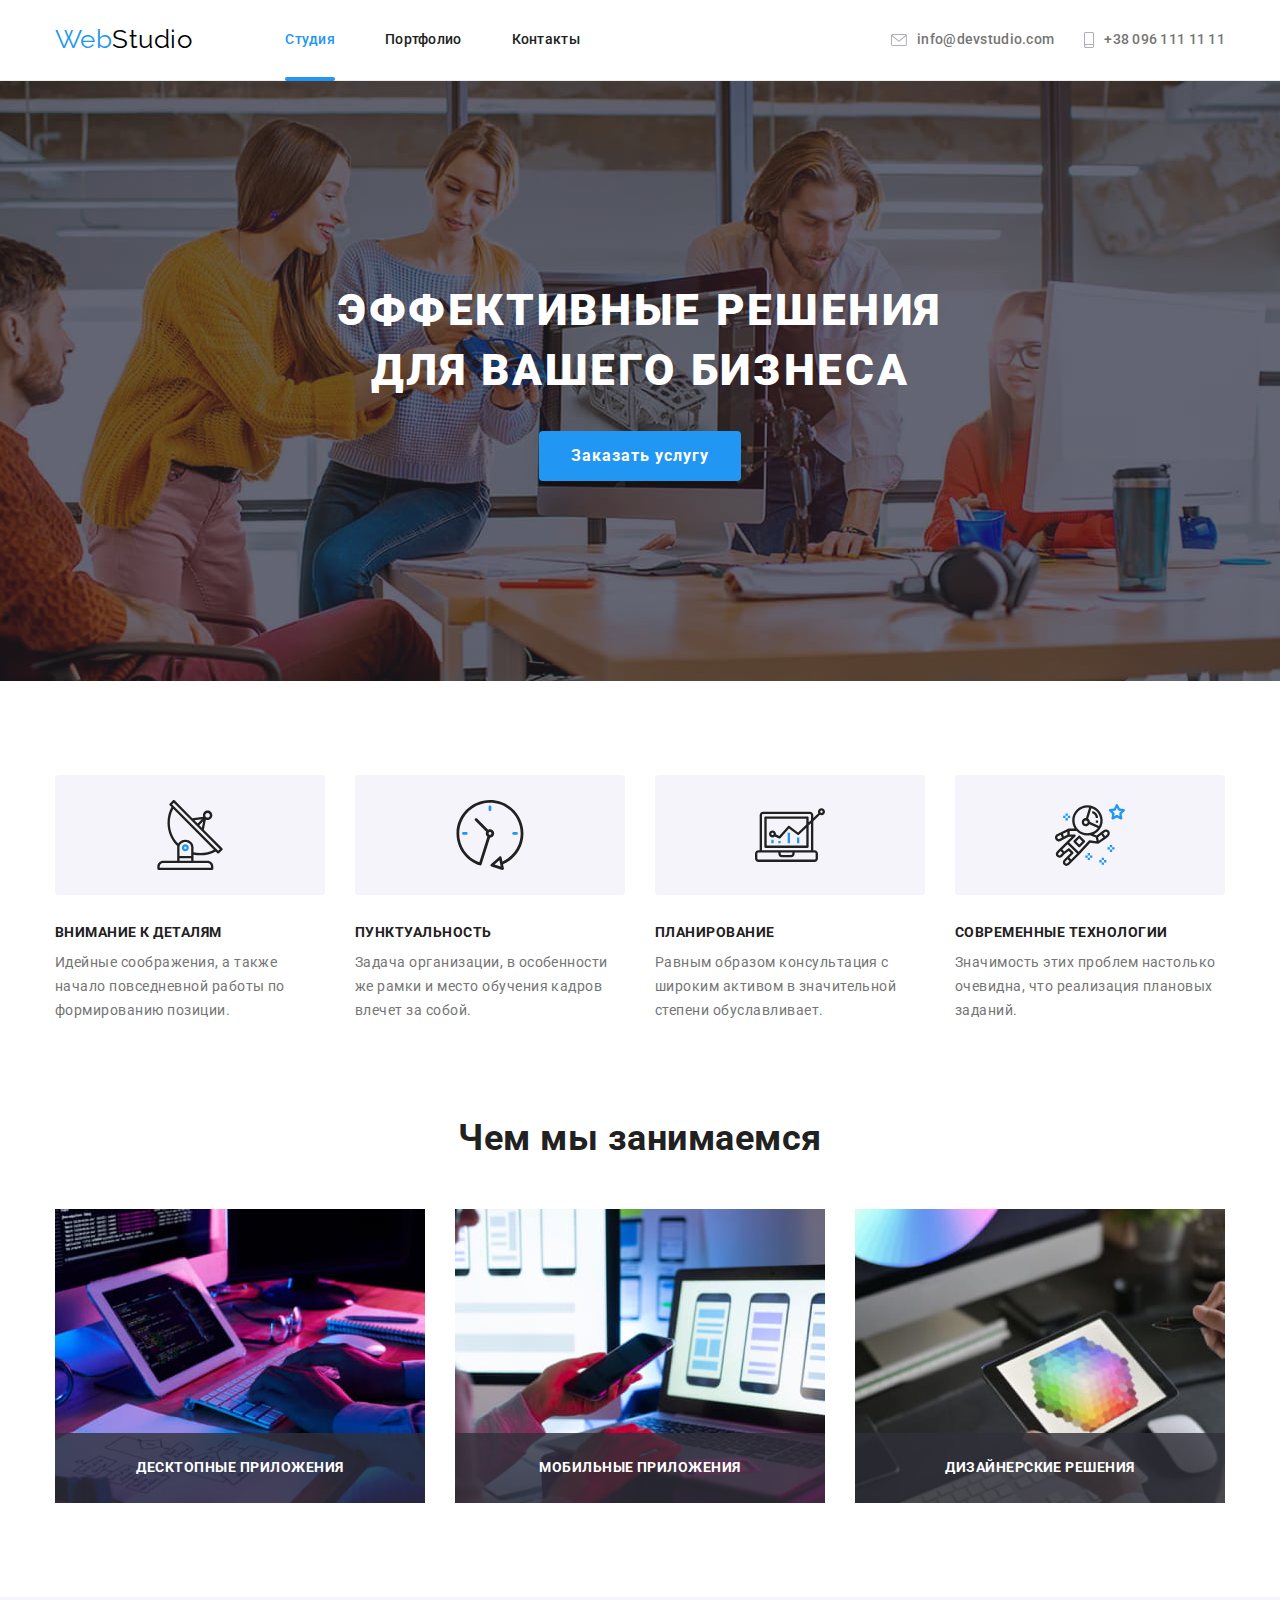
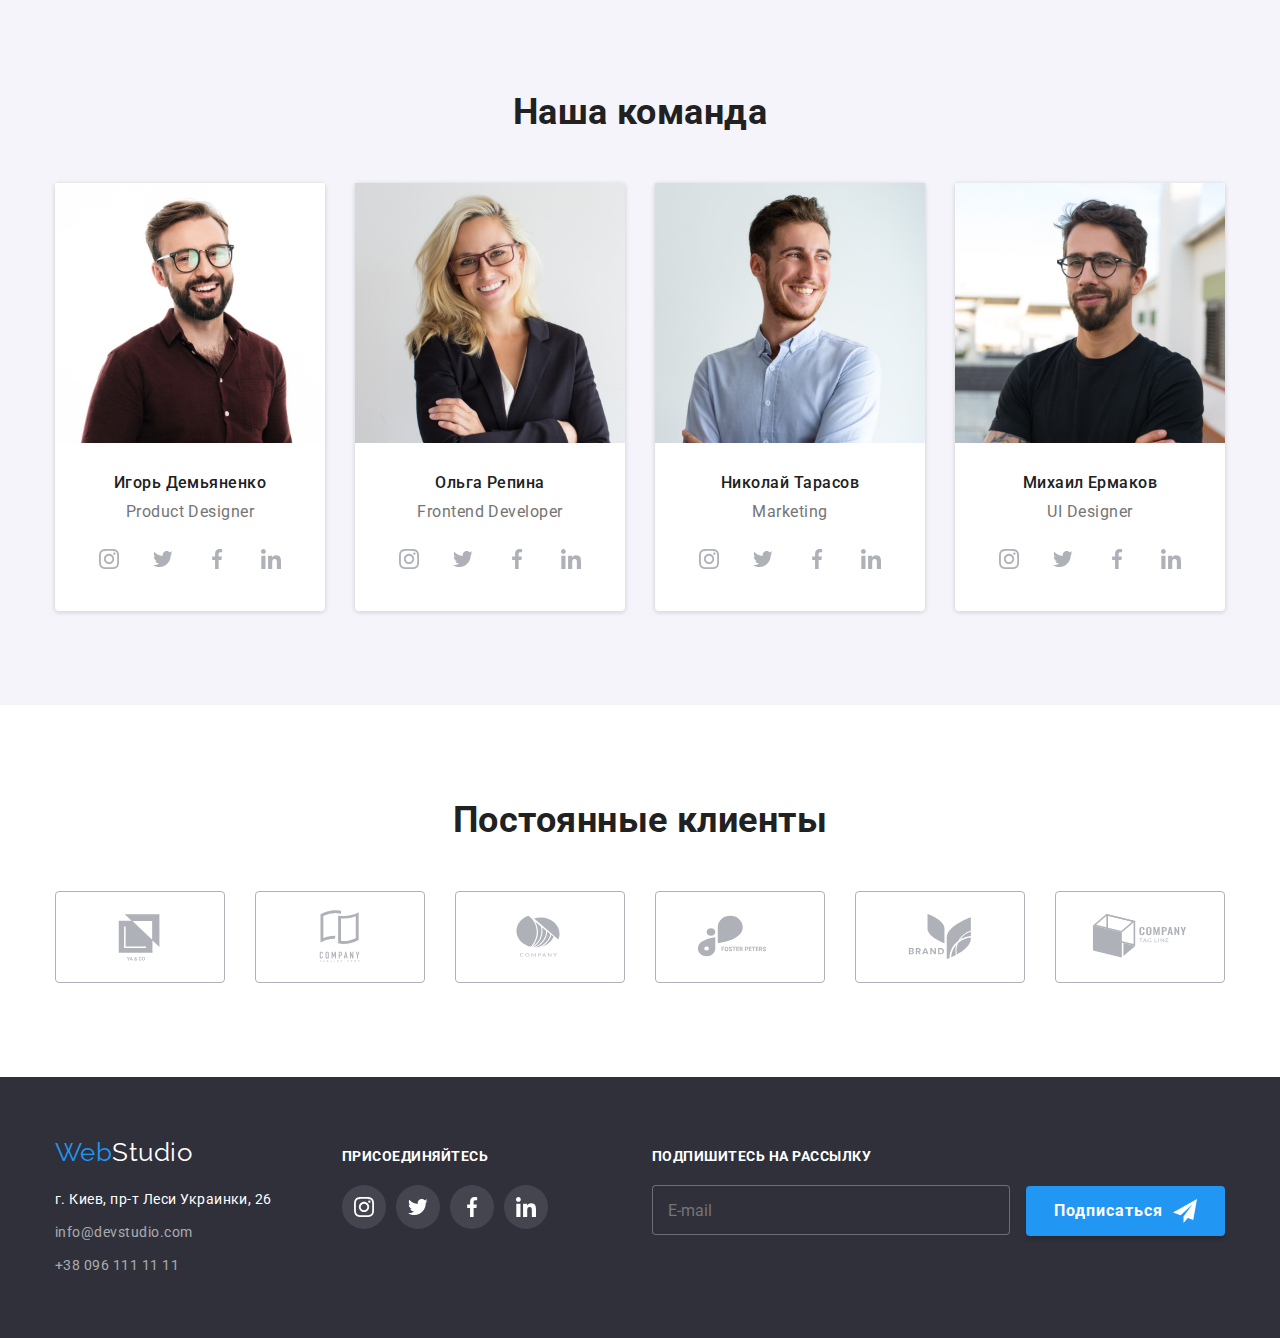
==== commit 2c3defc4: "оформляет index.html по BEM" ====
--- a/index.html
+++ b/index.html
@@ -18,30 +18,32 @@
   <body>
     <!-- Верхняя линия -->
     <header class="page-header">
-      <div class="container nav">
-        <a class="logo" href="./index.html"><span class="web">Web</span>Studio</a>
-        <nav class="site-nav">
-          <ul class="site-nav-list list">
-            <li class="nav-item"><a class="nav-link current" href="">Студия</a></li>
-            <li class="nav-item">
-              <a class="nav-link" href="./portfolio.html" target="_self">Портфолио</a>
-            </li>
-            <li class="nav-item"><a class="nav-link" href="">Контакты</a></li>
+      <div class="container page-header__container">
+        <a class="logo" href="./index.html"><span class="logo__web">Web</span>Studio</a>
+        <nav class="page-header__navigation">
+          <ul class="page-header__list">
+            <li class="page-header__item">
+              <a class="page-header__link page-header__link--current" href="">Студия</a>
+            </li>
+            <li class="page-header__item">
+              <a class="page-header__link" href="./portfolio.html" target="_self">Портфолио</a>
+            </li>
+            <li class="page-header__item"><a class="page-header__link" href="">Контакты</a></li>
           </ul>
         </nav>
 
-        <ul class="contact list">
-          <li class="contact-item">
-            <a class="contact-link" href="mailto:info@devstudio.com">
-              <svg class="contact-icon" width="16" height="12">
+        <ul class="contact">
+          <li class="contact__item">
+            <a class="contact__link" href="mailto:info@devstudio.com">
+              <svg class="contact__icon" width="16" height="12">
                 <use href="./images/symbol-defs.svg#icon-envelope"></use>
               </svg>
               info@devstudio.com</a
             >
           </li>
-          <li class="contact-item">
-            <a class="contact-link" href="tel:+380961111111">
-              <svg class="contact-icon" width="10" height="16">
+          <li class="contact__item">
+            <a class="contact__link" href="tel:+380961111111">
+              <svg class="contact__icon" width="10" height="16">
                 <use href="./images/symbol-defs.svg#icon-smartphone"></use>
               </svg>
               +38 096 111 11 11</a
@@ -54,58 +56,58 @@
     <main>
       <!-- Шапка -->
       <section class="section hero">
-        <h1 class="headline">
+        <h1 class="hero__headline">
           Эффективные решения <br />
           для вашего бизнеса
         </h1>
-        <button class="button" type="button" data-modal-open>Заказать услугу</button>
+        <button class="button hero__button" type="button" data-modal-open>Заказать услугу</button>
       </section>
       <!-- Особенности -->
-      <section class="section">
+      <section class="section specifics">
         <div class="container">
-          <h2 class="hidden">Особенности</h2>
-          <ul class="specifics-list list">
-            <li class="specifics-item">
-              <div class="thumb">
-                <svg class="specifics-icon" width="70" height="70">
+          <h2 class="specifics__header hidden">Особенности</h2>
+          <ul class="specifics__list">
+            <li class="specifics__item">
+              <div class="specifics__thumb">
+                <svg class="specifics__icon" width="70" height="70">
                   <use href="./images/symbol-defs.svg#icon-antenna"></use>
                 </svg>
               </div>
-              <h3 class="specifics-title">Внимание к деталям</h3>
-              <p class="specifics-desc">
+              <h3 class="specifics__title">Внимание к деталям</h3>
+              <p class="specifics__desc">
                 Идейные соображения, а также начало повседневной работы по формированию позиции.
               </p>
             </li>
-            <li class="specifics-item">
-              <div class="thumb">
-                <svg class="specifics-icon" width="70" height="70">
+            <li class="specifics__item">
+              <div class="specifics__thumb">
+                <svg class="specifics__icon" width="70" height="70">
                   <use href="./images/symbol-defs.svg#icon-clock"></use>
                 </svg>
               </div>
-              <h3 class="specifics-title">Пунктуальность</h3>
-              <p class="specifics-desc">
+              <h3 class="specifics__title">Пунктуальность</h3>
+              <p class="specifics__desc">
                 Задача организации, в особенности же рамки и место обучения кадров влечет за собой.
               </p>
             </li>
-            <li class="specifics-item">
-              <div class="thumb">
-                <svg class="specifics-icon" width="70" height="70">
+            <li class="specifics__item">
+              <div class="specifics__thumb">
+                <svg class="specifics__icon" width="70" height="70">
                   <use href="./images/symbol-defs.svg#icon-diagram"></use>
                 </svg>
               </div>
-              <h3 class="specifics-title">Планирование</h3>
-              <p class="specifics-desc">
+              <h3 class="specifics__title">Планирование</h3>
+              <p class="specifics__desc">
                 Равным образом консультация с широким активом в значительной степени обуславливает.
               </p>
             </li>
-            <li class="specifics-item">
-              <div class="thumb">
-                <svg class="specifics-icon" width="70" height="70">
+            <li class="specifics__item">
+              <div class="specifics__thumb">
+                <svg class="specifics__icon" width="70" height="70">
                   <use href="./images/symbol-defs.svg#icon-astronaut"></use>
                 </svg>
               </div>
-              <h3 class="specifics-title">Современные технологии</h3>
-              <p class="specifics-desc">
+              <h3 class="specifics__title">Современные технологии</h3>
+              <p class="specifics__desc">
                 Значимость этих проблем настолько очевидна, что реализация плановых заданий.
               </p>
             </li>
@@ -115,34 +117,34 @@
       <!-- Чем мы занимаемся -->
       <section class="section subject">
         <div class="container">
-          <h2 class="subject-title">Чем мы занимаемся</h2>
-          <ul class="subject-list list">
-            <li class="subject-list-item">
+          <h2 class="subject__title">Чем мы занимаемся</h2>
+          <ul class="subject__list">
+            <li class="subject__item">
               <img
-                class="subject-pic"
+                class="subject__pic"
                 src="./images/img1.jpg"
                 alt="программист набирает текст на клавиатуре"
                 width="370"
               />
-              <p class="subject-label">Десктопные приложения</p>
-            </li>
-            <li class="subject-list-item">
+              <p class="subject__label">Десктопные приложения</p>
+            </li>
+            <li class="subject__item">
               <img
-                class="subject-pic"
+                class="subject__pic"
                 src="./images/img2.jpg"
                 alt="программист сравнивает макет на смартфоне и ноутбуке"
                 width="370"
               />
-              <p class="subject-label">Мобильные приложения</p>
-            </li>
-            <li class="subject-list-item">
+              <p class="subject__label">Мобильные приложения</p>
+            </li>
+            <li class="subject__item">
               <img
-                class="subject-pic"
+                class="subject__pic"
                 src="./images/img3.jpg"
                 alt="дизайнер работает с палитрой на планшете"
                 width="370"
               />
-              <p class="subject-label">Дизайнерские решения</p>
+              <p class="subject__label">Дизайнерские решения</p>
             </li>
           </ul>
         </div>
@@ -150,38 +152,38 @@
       <!-- Наша команда -->
       <section class="section team">
         <div class="container">
-          <h2 class="team-title">Наша команда</h2>
-          <ul class="team-list list">
-            <li class="team-item">
-              <img class="team-pic" src="./images/photo2.jpg" alt="Игорь Демьяненко" width="270" />
-              <div class="team-info">
-                <h3 class="team-name">Игорь Демьяненко</h3>
-                <p class="team-desc">Product Designer</p>
-                <ul class="team-social list">
-                  <li class="team-social-item">
-                    <a class="team-social-link" href="">
-                      <svg class="social-icon" width="20" height="20">
+          <h2 class="team__title">Наша команда</h2>
+          <ul class="team__list">
+            <li class="team__item">
+              <img class="team__pic" src="./images/photo2.jpg" alt="Игорь Демьяненко" width="270" />
+              <div class="team__info">
+                <h3 class="team__name">Игорь Демьяненко</h3>
+                <p class="team__position">Product Designer</p>
+                <ul class="social-network">
+                  <li class="social-network__item">
+                    <a class="social-network__link" href="">
+                      <svg class="social-network__icon" width="20" height="20">
                         <use href="./images/symbol-defs.svg#icon-instagram"></use>
                       </svg>
                     </a>
                   </li>
-                  <li class="team-social-item">
-                    <a class="team-social-link" href="">
-                      <svg class="social-icon" width="20" height="20">
+                  <li class="social-network__item">
+                    <a class="social-network__link" href="">
+                      <svg class="social-network__icon" width="20" height="20">
                         <use href="./images/symbol-defs.svg#icon-twitter"></use>
                       </svg>
                     </a>
                   </li>
-                  <li class="team-social-item">
-                    <a class="team-social-link" href="">
-                      <svg class="social-icon" width="20" height="20">
+                  <li class="social-network__item">
+                    <a class="social-network__link" href="">
+                      <svg class="social-network__icon" width="20" height="20">
                         <use href="./images/symbol-defs.svg#icon-facebook"></use>
                       </svg>
                     </a>
                   </li>
-                  <li class="team-social-item">
-                    <a class="team-social-link" href="">
-                      <svg class="social-icon" width="20" height="20">
+                  <li class="social-network__item">
+                    <a class="social-network__link" href="">
+                      <svg class="social-network__icon" width="20" height="20">
                         <use href="./images/symbol-defs.svg#icon-linkedin"></use>
                       </svg>
                     </a>
@@ -189,36 +191,36 @@
                 </ul>
               </div>
             </li>
-            <li class="team-item">
-              <img class="team-pic" src="./images/photo1.jpg" alt="Ольга Репина" width="270" />
-              <div class="team-info">
-                <h3 class="team-name">Ольга Репина</h3>
-                <p class="team-desc">Frontend Developer</p>
-                <ul class="team-social list">
-                  <li class="team-social-item">
-                    <a class="team-social-link" href="">
-                      <svg class="social-icon" width="20" height="20">
+            <li class="team__item">
+              <img class="team__pic" src="./images/photo1.jpg" alt="Ольга Репина" width="270" />
+              <div class="team__info">
+                <h3 class="team__name">Ольга Репина</h3>
+                <p class="team__position">Frontend Developer</p>
+                <ul class="social-network">
+                  <li class="social-network__item">
+                    <a class="social-network__link" href="">
+                      <svg class="social-network__icon" width="20" height="20">
                         <use href="./images/symbol-defs.svg#icon-instagram"></use>
                       </svg>
                     </a>
                   </li>
-                  <li class="team-social-item">
-                    <a class="team-social-link" href="">
-                      <svg class="social-icon" width="20" height="20">
+                  <li class="social-network__item">
+                    <a class="social-network__link" href="">
+                      <svg class="social-network__icon" width="20" height="20">
                         <use href="./images/symbol-defs.svg#icon-twitter"></use>
                       </svg>
                     </a>
                   </li>
-                  <li class="team-social-item">
-                    <a class="team-social-link" href="">
-                      <svg class="social-icon" width="20" height="20">
+                  <li class="social-network__item">
+                    <a class="social-network__link" href="">
+                      <svg class="social-network__icon" width="20" height="20">
                         <use href="./images/symbol-defs.svg#icon-facebook"></use>
                       </svg>
                     </a>
                   </li>
-                  <li class="team-social-item">
-                    <a class="team-social-link" href="">
-                      <svg class="social-icon" width="20" height="20">
+                  <li class="social-network__item">
+                    <a class="social-network__link" href="">
+                      <svg class="social-network__icon" width="20" height="20">
                         <use href="./images/symbol-defs.svg#icon-linkedin"></use>
                       </svg>
                     </a>
@@ -226,36 +228,36 @@
                 </ul>
               </div>
             </li>
-            <li class="team-item">
-              <img class="team-pic" src="./images/photo3.jpg" alt="Николай Тарасов" width="270" />
-              <div class="team-info">
-                <h3 class="team-name">Николай Тарасов</h3>
-                <p class="team-desc">Marketing</p>
-                <ul class="team-social list">
-                  <li class="team-social-item">
-                    <a class="team-social-link" href="">
-                      <svg class="social-icon" width="20" height="20">
+            <li class="team__item">
+              <img class="team__pic" src="./images/photo3.jpg" alt="Николай Тарасов" width="270" />
+              <div class="team__info">
+                <h3 class="team__name">Николай Тарасов</h3>
+                <p class="team__position">Marketing</p>
+                <ul class="social-network">
+                  <li class="social-network__item">
+                    <a class="social-network__link" href="">
+                      <svg class="social-network__icon" width="20" height="20">
                         <use href="./images/symbol-defs.svg#icon-instagram"></use>
                       </svg>
                     </a>
                   </li>
-                  <li class="team-social-item">
-                    <a class="team-social-link" href="">
-                      <svg class="social-icon" width="20" height="20">
+                  <li class="social-network__item">
+                    <a class="social-network__link" href="">
+                      <svg class="social-network__icon" width="20" height="20">
                         <use href="./images/symbol-defs.svg#icon-twitter"></use>
                       </svg>
                     </a>
                   </li>
-                  <li class="team-social-item">
-                    <a class="team-social-link" href="">
-                      <svg class="social-icon" width="20" height="20">
+                  <li class="social-network__item">
+                    <a class="social-network__link" href="">
+                      <svg class="social-network__icon" width="20" height="20">
                         <use href="./images/symbol-defs.svg#icon-facebook"></use>
                       </svg>
                     </a>
                   </li>
-                  <li class="team-social-item">
-                    <a class="team-social-link" href="">
-                      <svg class="social-icon" width="20" height="20">
+                  <li class="social-network__item">
+                    <a class="social-network__link" href="">
+                      <svg class="social-network__icon" width="20" height="20">
                         <use href="./images/symbol-defs.svg#icon-linkedin"></use>
                       </svg>
                     </a>
@@ -263,36 +265,36 @@
                 </ul>
               </div>
             </li>
-            <li class="team-item">
-              <img class="team-pic" src="./images/photo4.jpg" alt="Михаил Ермаков" width="270" />
-              <div class="team-info">
-                <h3 class="team-name">Михаил Ермаков</h3>
-                <p class="team-desc">UI Designer</p>
-                <ul class="team-social list">
-                  <li class="team-social-item">
-                    <a class="team-social-link" href="">
-                      <svg class="social-icon" width="20" height="20">
+            <li class="team__item">
+              <img class="team__pic" src="./images/photo4.jpg" alt="Михаил Ермаков" width="270" />
+              <div class="team__info">
+                <h3 class="team__name">Михаил Ермаков</h3>
+                <p class="team__position">UI Designer</p>
+                <ul class="social-network">
+                  <li class="social-network__item">
+                    <a class="social-network__link" href="">
+                      <svg class="social-network__icon" width="20" height="20">
                         <use href="./images/symbol-defs.svg#icon-instagram"></use>
                       </svg>
                     </a>
                   </li>
-                  <li class="team-social-item">
-                    <a class="team-social-link" href="">
-                      <svg class="social-icon" width="20" height="20">
+                  <li class="social-network__item">
+                    <a class="social-network__link" href="">
+                      <svg class="social-network__icon" width="20" height="20">
                         <use href="./images/symbol-defs.svg#icon-twitter"></use>
                       </svg>
                     </a>
                   </li>
-                  <li class="team-social-item">
-                    <a class="team-social-link" href="">
-                      <svg class="social-icon" width="20" height="20">
+                  <li class="social-network__item">
+                    <a class="social-network__link" href="">
+                      <svg class="social-network__icon" width="20" height="20">
                         <use href="./images/symbol-defs.svg#icon-facebook"></use>
                       </svg>
                     </a>
                   </li>
-                  <li class="team-social-item">
-                    <a class="team-social-link" href="">
-                      <svg class="social-icon" width="20" height="20">
+                  <li class="social-network__item">
+                    <a class="social-network__link" href="">
+                      <svg class="social-network__icon" width="20" height="20">
                         <use href="./images/symbol-defs.svg#icon-linkedin"></use>
                       </svg>
                     </a>
@@ -304,48 +306,48 @@
         </div>
       </section>
       <!-- Постоянные клиенты -->
-      <section class="section">
+      <section class="section client">
         <div class="container">
-          <h2 class="client-title">Постоянные клиенты</h2>
-          <ul class="client-list list">
-            <li class="cliets-item">
-              <a class="client-link" href="">
-                <svg class="client-icon" width="106" height="60">
+          <h2 class="client__title">Постоянные клиенты</h2>
+          <ul class="client__list">
+            <li class="cliets__item">
+              <a class="client__link" href="">
+                <svg class="client__icon" width="106" height="60">
                   <use href="./images/symbol-defs.svg#icon-client1"></use>
                 </svg>
               </a>
             </li>
-            <li class="cliets-item">
-              <a class="client-link" href="">
-                <svg class="client-icon" width="106" height="60">
+            <li class="cliets__item">
+              <a class="client__link" href="">
+                <svg class="client__icon" width="106" height="60">
                   <use href="./images/symbol-defs.svg#icon-client2"></use>
                 </svg>
               </a>
             </li>
-            <li class="cliets-item">
-              <a class="client-link" href="">
-                <svg class="client-icon" width="106" height="60">
+            <li class="cliets__item">
+              <a class="client__link" href="">
+                <svg class="client__icon" width="106" height="60">
                   <use href="./images/symbol-defs.svg#icon-client3"></use>
                 </svg>
               </a>
             </li>
-            <li class="cliets-item">
-              <a class="client-link" href="">
-                <svg class="client-icon" width="106" height="60">
+            <li class="cliets__item">
+              <a class="client__link" href="">
+                <svg class="client__icon" width="106" height="60">
                   <use href="./images/symbol-defs.svg#icon-client4"></use>
                 </svg>
               </a>
             </li>
-            <li class="cliets-item">
-              <a class="client-link" href="">
-                <svg class="client-icon" width="106" height="60">
+            <li class="cliets__item">
+              <a class="client__link" href="">
+                <svg class="client__icon" width="106" height="60">
                   <use href="./images/symbol-defs.svg#icon-client5"></use>
                 </svg>
               </a>
             </li>
-            <li class="cliets-item">
-              <a class="client-link" href="">
-                <svg class="client-icon" width="106" height="60">
+            <li class="cliets__item">
+              <a class="client__link" href="">
+                <svg class="client__icon" width="106" height="60">
                   <use href="./images/symbol-defs.svg#icon-client6"></use>
                 </svg>
               </a>
@@ -356,50 +358,70 @@
     </main>
     <!-- Подвал -->
     <footer class="footer">
-      <div class="container">
-        <div>
-          <a class="logo" href="/index.html"><span class="web">Web</span>Studio</a>
-          <address class="adress">
-            <ul class="adress-list list">
-              <li class="location">
-                <a class="adress-link" href="">г. Киев, пр-т Леси Украинки, 26</a>
+      <div class="container footer__container">
+        <div class="footer__contact">
+          <a class="logo footer__logo" href="/index.html"
+            ><span class="logo__web">Web</span>Studio</a
+          >
+          <address class="footer__adress">
+            <ul class="footer__list">
+              <li class="footer__item">
+                <a class="footer__link footer__link--white" href=""
+                  >г. Киев, пр-т Леси Украинки, 26</a
+                >
               </li>
-              <li class="mail">
-                <a class="contact-link" href="mailto:info@devstudio.com">info@devstudio.com</a>
+              <li class="footer__item">
+                <a class="footer__link" href="mailto:info@devstudio.com">info@devstudio.com</a>
               </li>
-              <li class="phone">
-                <a class="contact-link" href="tel:+380961111111">+38 096 111 11 11</a>
+              <li class="footer__item">
+                <a class="footer__link" href="tel:+380961111111">+38 096 111 11 11</a>
               </li>
             </ul>
           </address>
         </div>
-        <div class="social">
-          <h3 class="social-title">Присоединяйтесь</h3>
-          <ul class="social-list list">
-            <li class="social-item">
-              <a class="social-link" href="">
-                <svg class="social-icon" width="20" height="20">
+        <div class="social-wraper">
+          <h3 class="social-wraper__title">Присоединяйтесь</h3>
+          <ul class="social-network">
+            <li class="social-network__item">
+              <a class="social-network__link social-network__link--background-reverse" href="">
+                <svg
+                  class="social-network__icon social-network__icon--white"
+                  width="20"
+                  height="20"
+                >
                   <use href="./images/symbol-defs.svg#icon-instagram"></use>
                 </svg>
               </a>
             </li>
-            <li class="social-item">
-              <a class="social-link" href="">
-                <svg class="social-icon" width="20" height="20">
+            <li class="social-network__item">
+              <a class="social-network__link social-network__link--background-reverse" href="">
+                <svg
+                  class="social-network__icon social-network__icon--white"
+                  width="20"
+                  height="20"
+                >
                   <use href="./images/symbol-defs.svg#icon-twitter"></use>
                 </svg>
               </a>
             </li>
-            <li class="social-item">
-              <a class="social-link" href="">
-                <svg class="social-icon" width="20" height="20">
+            <li class="social-network__item">
+              <a class="social-network__link social-network__link--background-reverse" href="">
+                <svg
+                  class="social-network__icon social-network__icon--white"
+                  width="20"
+                  height="20"
+                >
                   <use href="./images/symbol-defs.svg#icon-facebook"></use>
                 </svg>
               </a>
             </li>
-            <li class="social-item">
-              <a class="social-link" href="">
-                <svg class="social-icon" width="20" height="20">
+            <li class="social-network__item">
+              <a class="social-network__link social-network__link--background-reverse" href="">
+                <svg
+                  class="social-network__icon social-network__icon--white"
+                  width="20"
+                  height="20"
+                >
                   <use href="./images/symbol-defs.svg#icon-linkedin"></use>
                 </svg>
               </a>
@@ -407,15 +429,21 @@
           </ul>
         </div>
         <div class="signup">
-          <b class="signup-title">Подпишитесь на рассылку</b>
-          <form class="signup-form">
-            <label class="input-label">
-              <span class="signup-label hidden">Ваш e-mail</span>
-              <input type="email" name="email" placeholder="E-mail" class="signup-input" required />
+          <b class="signup__title">Подпишитесь на рассылку</b>
+          <form class="signup__form">
+            <label>
+              <span class="signup__label hidden">Ваш e-mail</span>
+              <input
+                type="email"
+                name="email"
+                placeholder="E-mail"
+                class="signup__input"
+                required
+              />
             </label>
-            <button type="submit" class="signup-button">
+            <button type="submit" class="button signup__button">
               Подписаться
-              <svg width="24" height="24" class="signup-icon">
+              <svg width="24" height="24" class="signup__icon">
                 <use href="./images/symbol-defs.svg#icon-icon-send"></use>
               </svg>
             </button>
@@ -426,55 +454,56 @@
     <!-- Модальное окно -->
     <div class="backdrop is-hidden" data-modal>
       <div class="modal">
-        <button class="modal-button" type="button" data-modal-close>
-          <svg class="modal-button-icon" width="18" height="18">
+        <button class="modal__button" type="button" data-modal-close>
+          <svg class="modal__icon" width="18" height="18">
             <use href="./images/symbol-defs.svg#icon-close-black"></use>
           </svg>
         </button>
         <div class="feedback">
-          <b class="feedback-title">Оставьте свои данные, мы вам перезвоним</b>
-          <form class="feedback-form">
-            <label class="form-field">
-              <span class="feedback-label">Имя</span>
-              <input type="text" name="user-name" class="feedback-input" autofocus />
-              <svg class="form-field-icon" width="18" height="18">
+          <b class="feedback__title">Оставьте свои данные, мы вам перезвоним</b>
+          <form class="feedback__form">
+            <label class="form__field">
+              <span class="feedback__label">Имя</span>
+              <input type="text" name="user-name" class="feedback__input" autofocus />
+              <svg class="feedback__icon" width="18" height="18">
                 <use href="./images/symbol-defs.svg#icon-person"></use>
               </svg>
             </label>
-            <label class="form-field">
-              <span class="feedback-label">Телефон</span>
-              <input type="tel" name="user-tel" class="feedback-input" required />
-              <svg class="form-field-icon" width="18" height="18">
+            <label class="form__field">
+              <span class="feedback__label">Телефон</span>
+              <input type="tel" name="user-tel" class="feedback__input" required />
+              <svg class="feedback__icon" width="18" height="18">
                 <use href="./images/symbol-defs.svg#icon-phone-black"></use>
               </svg>
             </label>
-            <label class="form-field">
-              <span class="feedback-label">Почта</span>
-              <input type="email" name="user-mail" class="feedback-input" required />
-              <svg class="form-field-icon" width="18" height="18">
+            <label class="form__field">
+              <span class="feedback__label">Почта</span>
+              <input type="email" name="user-mail" class="feedback__input" required />
+              <svg class="feedback__icon" width="18" height="18">
                 <use href="./images/symbol-defs.svg#icon-email-black"></use>
               </svg>
             </label>
-            <label class="comment-field">
-              <span class="feedback-label">Комментарий</span>
+            <label class="form__field">
+              <span class="feedback__label">Комментарий</span>
               <textarea
                 name="user-comment"
                 placeholder="Введите текст"
-                class="feedback-text"
+                class="feedback__input feedback__input--big"
               ></textarea>
             </label>
-            <label class="policy-field">
-              <input class="checkbox" type="checkbox" />
-              <span class="icon-wrap">
-                <svg class="check-icon" width="16" height="15">
+            <label class="feedback__policy">
+              <input class="feedback__checkbox" type="checkbox" />
+              <span class="feedback__icon-wrap">
+                <svg class="feedback__check-icon" width="16" height="15">
                   <use href="./images/symbol-defs.svg#icon-check"></use>
                 </svg>
               </span>
-              <span class="policy-label"
-                >Соглашаюсь с рассылкой и принимаю <a href="">Условия договора</a></span
+              <span class="feedback__policy-label"
+                >Соглашаюсь с рассылкой и принимаю
+                <a class="feedback__link" href="">Условия договора</a></span
               >
             </label>
-            <button type="submit" class="feedback-submit">Отправить</button>
+            <button type="submit" class="button feedback__button">Отправить</button>
           </form>
         </div>
       </div>
--- a/css/styles.css
+++ b/css/styles.css
@@ -9,6 +9,8 @@
   --project-border: #EEEEEE;
   --icon-color: #AFB1B8;
   --button-hover: #188ce8;
+  --hero-background: #C4C4C4;
+  --header-underline: #ECECEC;
 }
 
 body {
@@ -35,9 +37,6 @@
 ul {
   margin: 0;
   padding: 0;
-}
-
-.list {
   list-style: none;
 }
 
@@ -54,10 +53,21 @@
   padding-left: 15px;
 }
 
+.button {
+  display: inline-block;
+  font-family: 'Roboto';
+  font-style: normal;
+  font-size: 16px;
+  text-align: center;
+  border: none;
+  border-radius: 4px;
+  cursor: pointer;
+}
+
 /* header */
 
 .page-header {
-  border-bottom: 1px solid #ECECEC;
+  border-bottom: 1px solid var(--header-underline);
 }
 
 .logo {
@@ -68,27 +78,27 @@
   text-decoration: none;
 }
 
-.web {
+.logo__web {
   color: var(--accent-color);
 }
 
 /* site-nav */
 
-.nav {
+.page-header__container {
   display: flex;
   align-items: center;
 }
 
-.site-nav-list {
+.page-header__list {
   display: flex;
   margin-left: 93px;
 }
 
-.nav-item:not(:last-child) {
+.page-header__item:not(:last-child) {
   margin-right: 50px;
 }
 
-.nav-link {
+.page-header__link {
   position: relative;
   display: flex;
   padding-top: 32px;
@@ -103,7 +113,7 @@
   transition: color 250ms cubic-bezier(0.4, 0, 0.2, 1);
 }
 
-.current::after {
+.page-header__link--current::after {
   display: inline-block;
   content: "";
   position: absolute;
@@ -114,13 +124,13 @@
   background-color: var(--accent-color);
 }
 
-.nav-link:hover,
-.nav-link:focus,
-.nav-link.current,
+.page-header__link:hover,
+.page-header__link:focus,
+.page-header__link--current,
 .adress-link:hover,
 .adress-link:focus,
-.contact-link:hover,
-.contact-link:focus {
+.contact__link:hover,
+.contact__link:focus {
   color: var(--accent-color);
 }
 
@@ -129,11 +139,11 @@
   margin-left: auto;
 }
 
-.contact-item:not(:last-child) {
+.contact__item:not(:last-child) {
   margin-right: 30px;
 }
 
-.contact .contact-link {
+.contact__link {
   display: flex;
   align-items: center;
   padding: 32px 0;
@@ -147,19 +157,19 @@
   transition: color 250ms cubic-bezier(0.4, 0, 0.2, 1)
 }
 
-.contact-icon {
+.contact__icon {
   margin-right: 10px;
   fill: var(--icon-color);
   transition: fill 250ms cubic-bezier(0.4, 0, 0.2, 1)
 }
 
-.contact-link:hover,
-.contact-link:focus {
+.contact__link:hover,
+.contact__link:focus {
   color: var(--accent-color);
 }
 
-.contact-link:hover .contact-icon,
-.contact-link:focus .contact-icon {
+.contact__link:hover .contact__icon,
+.contact__link:focus .contact__icon {
   fill: var(--accent-color);
 }
 
@@ -172,7 +182,7 @@
   padding-top: 200px;
   margin-left: auto;
   margin-right: auto;
-  background-color: #C4C4C4;
+  background-color: var(--hero-background);
   text-align: center;
   background-image: linear-gradient(rgba(47, 48, 58, 0.4),
       rgba(47, 48, 58, 0.4)),
@@ -182,7 +192,7 @@
   background-repeat: no-repeat;
 }
 
-.hero .headline {
+.hero__headline {
   margin-bottom: 30px;
 
   color: var(--totall-white);
@@ -193,33 +203,24 @@
   text-transform: uppercase;
 }
 
-.hero .button {
+.hero__button {
   min-width: 200px;
-  height: 50px;
   padding: 10px 32px;
-  border: none;
-  border-radius: 4px;
-
-  color: var(--totall-white);
+
+  color: var(--totall-white);
+  background-color: var(--accent-color);
+
+  font-weight: 700;
+  line-height: 1.88;
+  letter-spacing: 0.06em;
+  box-shadow: 0px 4px 4px rgba(0, 0, 0, 0.15);
+
+  transition: background-color 250ms cubic-bezier(0.4, 0, 0.2, 1);
+}
+
+.hero__button:hover,
+.hero__button:focus {
   background-color: var(--button-hover);
-  box-shadow: 0px 4px 4px rgba(0, 0, 0, 0.15);
-  font-family: inherit;
-  font-weight: 700;
-  font-size: 16px;
-  line-height: 1.88;
-  text-align: center;
-  letter-spacing: 0.06em;
-
-  cursor: pointer;
-
-  transition: color 250ms cubic-bezier(0.4, 0, 0.2, 1),
-    background-color 250ms cubic-bezier(0.4, 0, 0.2, 1);
-}
-
-.section .button:hover,
-.section .button:focus {
-  color: var(--totall-white);
-  background-color: var(--accent-color);
 }
 
 /* особенности */
@@ -237,20 +238,20 @@
   margin: -1px;
 }
 
-.specifics-list {
-  display: flex;
-}
-
-.specifics-item {
+.specifics__list {
+  display: flex;
+}
+
+.specifics__item {
   margin-right: 30px;
   width: calc((100% - 90px) / 4);
 }
 
-.specifics-item:last-child {
+.specifics__item:last-child {
   margin-right: 0;
 }
 
-.thumb {
+.specifics__thumb {
   display: flex;
   justify-content: center;
   align-items: center;
@@ -262,7 +263,7 @@
   background-color: var(--light-background);
 }
 
-.specifics-title,
+.specifics__title,
 .social-title {
   margin-bottom: 10px;
 
@@ -272,30 +273,30 @@
   text-transform: uppercase;
 }
 
-.specifics-desc {
+.specifics__desc {
   font-size: 14px;
   line-height: 1.71;
 }
 
 /* чем мы занимаемся */
 
-.section.subject {
+.subject {
   padding-top: 0;
 }
 
-.subject-list {
+.subject__list {
   display: flex;
   justify-content: space-between;
 }
 
-.subject-list-item {
+.subject__item {
   display: flex;
   position: relative;
 }
 
-.subject-title,
-.team-title,
-.client-title {
+.subject__title,
+.team__title,
+.client__title {
   margin-bottom: 50px;
 
   color: var(--title-text-color);
@@ -304,7 +305,7 @@
   text-align: center;
 }
 
-.subject-label {
+.subject__label {
   display: inline-block;
   position: absolute;
   left: 0;
@@ -324,15 +325,15 @@
 
 /* наша команда */
 
-.section.team {
+.team {
   background-color: var(--light-background);
 }
 
-.team-list {
-  display: flex;
-}
-
-.team-item {
+.team__list {
+  display: flex;
+}
+
+.team__item {
   width: calc((100% - 90px) / 4);
   margin-right: 30px;
   background-color: var(--totall-white);
@@ -342,20 +343,20 @@
   border-radius: 4px;
 }
 
-.team-item:last-child {
+.team__item:last-child {
   margin-right: 0;
 }
 
-.team-pic,
+.team__pic,
 .project-img {
   display: block;
 }
 
-.team-info {
+.team__info {
   padding: 30px 32px;
 }
 
-.team-name {
+.team__name {
   margin-bottom: 10px;
 
   color: var(--title-text-color);
@@ -365,22 +366,22 @@
   text-align: center;
 }
 
-.team-desc {
+.team__position {
   font-size: 16px;
   line-height: 1.19;
   text-align: center;
   margin-bottom: 16px;
 }
 
-.team-social {
-  display: flex;
-}
-
-.team-social-item:not(:last-child) {
+.social-network {
+  display: flex;
+}
+
+.social-network__item:not(:last-child) {
   margin-right: 10px;
 }
 
-.team-social-link {
+.social-network__link {
   display: inline-block;
   padding: 12px;
   width: 44px;
@@ -391,30 +392,30 @@
   transition: background-color 250ms cubic-bezier(0.4, 0, 0.2, 1);
 }
 
-.team-social .social-icon {
+.social-network__icon {
   fill: var(--icon-color);
   transition: fill 250ms cubic-bezier(0.4, 0, 0.2, 1)
 }
 
-.team-social-link:hover,
-.team-social-link:focus {
+.social-network__link:hover,
+.social-network__link:focus {
   background-color: var(--accent-color);
 }
 
-.team-social-link:hover .social-icon,
-.team-social-link:focus .social-icon {
+.social-network__link:hover .social-network__icon,
+.social-network__link:focus .social-network__icon {
   fill: var(--totall-white);
 }
 
 
 /* Постоянные клиенты */
 
-.client-list {
+.client__list {
   display: flex;
   justify-content: space-between;
 }
 
-.client-link {
+.client__link {
   display: flex;
   align-items: center;
   justify-content: center;
@@ -427,18 +428,18 @@
   transition: border 250ms cubic-bezier(0.4, 0, 0.2, 1);
 }
 
-.client-icon {
+.client__icon {
   fill: var(--icon-color);
   transition: fill 250ms cubic-bezier(0.4, 0, 0.2, 1);
 }
 
-.client-link:hover,
-.client-link:focus {
+.client__link:hover,
+.client__link:focus {
   border-color: var(--accent-color);
 }
 
-.client-link:hover .client-icon,
-.client-link:focus .client-icon {
+.client__link:hover .client__icon,
+.client__link:focus .client__icon {
   fill: var(--accent-color);
 }
 
@@ -450,47 +451,46 @@
   background-color: var(--background-color);
 }
 
-.footer .container {
+.footer__container {
   display: flex;
   align-items: baseline;
 }
 
-.footer .adress-list {
+.footer__adress {
   margin-top: 20px;
-}
-
-.adress-list .mail {
-  margin-top: 9px;
-  margin-bottom: 9px;
-}
-
-.footer .logo {
-  color: var(--totall-white);
-}
-
-.adress .adress-link {
-  color: var(--totall-white);
-  text-decoration: none;
-}
-
-.adress .contact-link {
-  color: rgba(255, 255, 255, 0.6);
-  text-decoration: none;
-}
-
-.footer .adress {
   font-style: normal;
   font-size: 14px;
   line-height: 1.71;
 }
 
-.social {
+.footer__item:not(:last-child) {
+  margin-bottom: 9px;
+}
+
+.footer__logo {
+  display: block;
+  color: var(--totall-white);
+}
+
+
+.footer__link {
+  color: rgba(255, 255, 255, 0.6);
+  text-decoration: none;
+}
+
+.footer__link--white {
+  color: var(--totall-white);
+  text-decoration: none;
+}
+
+
+.social-wraper {
   margin-left: 70px;
-  margin-right: 93px;
-}
-
-.social-title,
-.signup-title {
+}
+
+.social-wraper__title,
+.signup__title {
+  display: block;
   margin-bottom: 20px;
   font-size: 14px;
   font-weight: 700;
@@ -499,43 +499,21 @@
   color: var(--totall-white);
 }
 
-.social-list {
-  display: flex;
-}
-
-.social-item:not(:last-child) {
-  margin-right: 10px;
-}
-
-.social-link {
-  display: inline-block;
-  padding: 12px;
-  width: 44px;
-  height: 44px;
-
-  border-radius: 50%;
+.social-network__link--background-reverse {
   background-color: rgba(255, 255, 255, 0.1);
-  transition: background-color 250ms cubic-bezier(0.4, 0, 0.2, 1);
-}
-
-.social-icon {
+}
+
+.social-network__icon--white {
   fill: var(--totall-white);
 }
 
-.social-link:hover,
-.social-link:focus {
-  background-color: var(--accent-color);
-}
-
 /* Подписывайтесь */
 
 .signup {
-  display: flex;
-  flex-wrap: wrap;
-  margin-right: auto;
-}
-
-.signup-input {
+  margin-left: auto;
+}
+
+.signup__input {
   display: inline-block;
   height: 50px;
   width: 358px;
@@ -547,7 +525,7 @@
   color: var(--totall-white);
 }
 
-.signup-button {
+.signup__button {
   display: inline-flex;
   justify-content: center;
   align-items: center;
@@ -555,27 +533,20 @@
   padding: 10px 28px;
   height: 50px;
 
-  font-family: 'Roboto';
-  font-style: normal;
   font-weight: 700;
-  font-size: 16px;
   line-height: 1.88;
   letter-spacing: 0.06em;
   color: var(--totall-white);
-
   box-shadow: 0px 4px 4px rgba(0, 0, 0, 0.15);
-  border: none;
-  border-radius: 4px;
-  cursor: pointer;
   background-color: var(--accent-color);
   transition: background-color 250ms cubic-bezier(0.4, 0, 0.2, 1);
 }
 
-.signup-button:hover {
+.signup__button:hover {
   background-color: var(--button-hover);
 }
 
-.signup-icon {
+.signup__icon {
   margin-left: 10px;
   fill: var(--totall-white);
 }
@@ -624,7 +595,7 @@
   transition: transform 250ms cubic-bezier(0.4, 0, 0.2, 1);
 }
 
-.modal-button {
+.modal__button {
   display: flex;
   position: absolute;
   top: 8px;
@@ -640,12 +611,12 @@
   cursor: pointer;
 }
 
-.modal-button-icon {
+.modal__icon {
   fill: currentColor;
   transition: fill 250ms cubic-bezier(0.4, 0, 0.2, 1);
 }
 
-.modal-button:hover .modal-button-icon {
+.modal__button:hover .modal__icon {
   fill: var(--accent-color);
 }
 
@@ -658,12 +629,12 @@
   margin: 0 auto;
 }
 
-.feedback-form {
+.feedback__form {
   display: flex;
   flex-direction: column;
 }
 
-.feedback-title {
+.feedback__title {
   display: block;
   margin-bottom: 12px;
   font-family: inherit;
@@ -675,15 +646,14 @@
   color: var(--title-text-color);
 }
 
-.form-field,
-.comment-field {
+.form__field {
   position: relative;
   display: flex;
   flex-direction: column;
   margin-bottom: 10px;
 }
 
-.form-field-icon {
+.feedback__icon {
   position: absolute;
   left: 12px;
   bottom: 11px;
@@ -691,12 +661,12 @@
   transition: fill 250ms cubic-bezier(0.4, 0, 0.2, 1);
 }
 
-.feedback-input:hover+.form-field-icon,
-.feedback-input:focus+.form-field-icon {
+.feedback__input:hover+.feedback__icon,
+.feedback__input:focus+.feedback__icon {
   fill: var(--accent-color);
 }
 
-.feedback-label {
+.feedback__label {
   margin-bottom: 4px;
   font-style: normal;
   font-weight: 400;
@@ -705,8 +675,9 @@
   letter-spacing: 0.01em;
 }
 
-.feedback-input {
+.feedback__input {
   margin: 0;
+  width: 100%;
   padding: 11px 11px 11px 40px;
   height: 40px;
   border: 1px solid rgba(33, 33, 33, 0.2);
@@ -715,27 +686,17 @@
   transition: border-color 250ms cubic-bezier(0.4, 0, 0.2, 1);
 }
 
-.feedback-input:hover,
-.feedback-input:focus {
+.feedback__input:hover,
+.feedback__input:focus {
   border-color: var(--accent-color);
 }
 
-.feedback-text {
-  width: 100%;
+.feedback__input--big {
   height: 120px;
   padding: 12px 16px;
-  border: 1px solid rgba(33, 33, 33, 0.2);
-  outline: transparent;
-  border-radius: 4px;
-  transition: border-color 250ms cubic-bezier(0.4, 0, 0.2, 1);
-}
-
-.feedback-text:hover,
-.feedback-text:focus {
-  border-color: var(--accent-color);
-}
-
-.feedback-text::placeholder {
+}
+
+.feedback__input::placeholder {
   font-size: 14px;
   line-height: 1.14;
   letter-spacing: 0.01em;
@@ -743,29 +704,31 @@
 }
 
 textarea {
-  resize: none;
-}
-
-.policy-field {
+  resize: vertical;
+}
+
+.feedback__policy {
   align-items: center;
   display: flex;
-  margin: auto;
+  margin-top: 0;
+  margin-left: auto;
+  margin-right: auto;
   margin-bottom: 30px;
 }
 
-.policy-label {
+.feedback__policy-label {
   font-style: normal;
   font-weight: 400;
   font-size: 14px;
   line-height: 1.71;
 }
 
-.policy-label>a {
+.feedback__link {
   text-decoration: underline;
   color: var(--accent-color);
 }
 
-.checkbox {
+.feedback__checkbox {
   width: 1px;
   height: 1px;
   margin: -1px;
@@ -779,7 +742,7 @@
 }
 
 
-.icon-wrap {
+.feedback__icon-wrap {
   display: inline-flex;
   align-items: center;
   justify-content: center;
@@ -790,32 +753,27 @@
   border-radius: 2px;
 }
 
-.checkbox:checked+.icon-wrap {
+.feedback__checkbox:checked+.feedback__icon-wrap {
   border-color: transparent;
 }
 
-.check-icon {
+.feedback__check-icon {
   opacity: 0;
   transform: scale(1);
   transition: opacity 250ms cubic-bezier(0.4, 0, 0.2, 1),
     transform 250ms cubic-bezier(0.4, 0, 0.2, 1);
 }
 
-.checkbox:checked+.icon-wrap>.check-icon {
+.feedback__checkbox:checked+.feedback__icon-wrap>.feedback__check-icon {
   opacity: 1;
   transform: scale(1.4);
 }
 
-.feedback-submit {
-  display: block;
+.feedback__button {
   margin: auto;
   padding: 10px 55px;
 
   box-shadow: 0px 4px 4px rgba(0, 0, 0, 0.15);
-  border: none;
-  border-radius: 4px;
-  font-family: inherit;
-  font-style: normal;
   font-weight: 700;
   font-size: 16px;
   line-height: 1.88;
@@ -824,11 +782,9 @@
   color: var(--totall-white);
   background-color: var(--accent-color);
   transition: background-color 250ms cubic-bezier(0.4, 0, 0.2, 1);
-
-  cursor: pointer;
-}
-
-.feedback-submit:hover {
+}
+
+.feedback__button:hover {
   background-color: var(--button-hover);
 }
 
